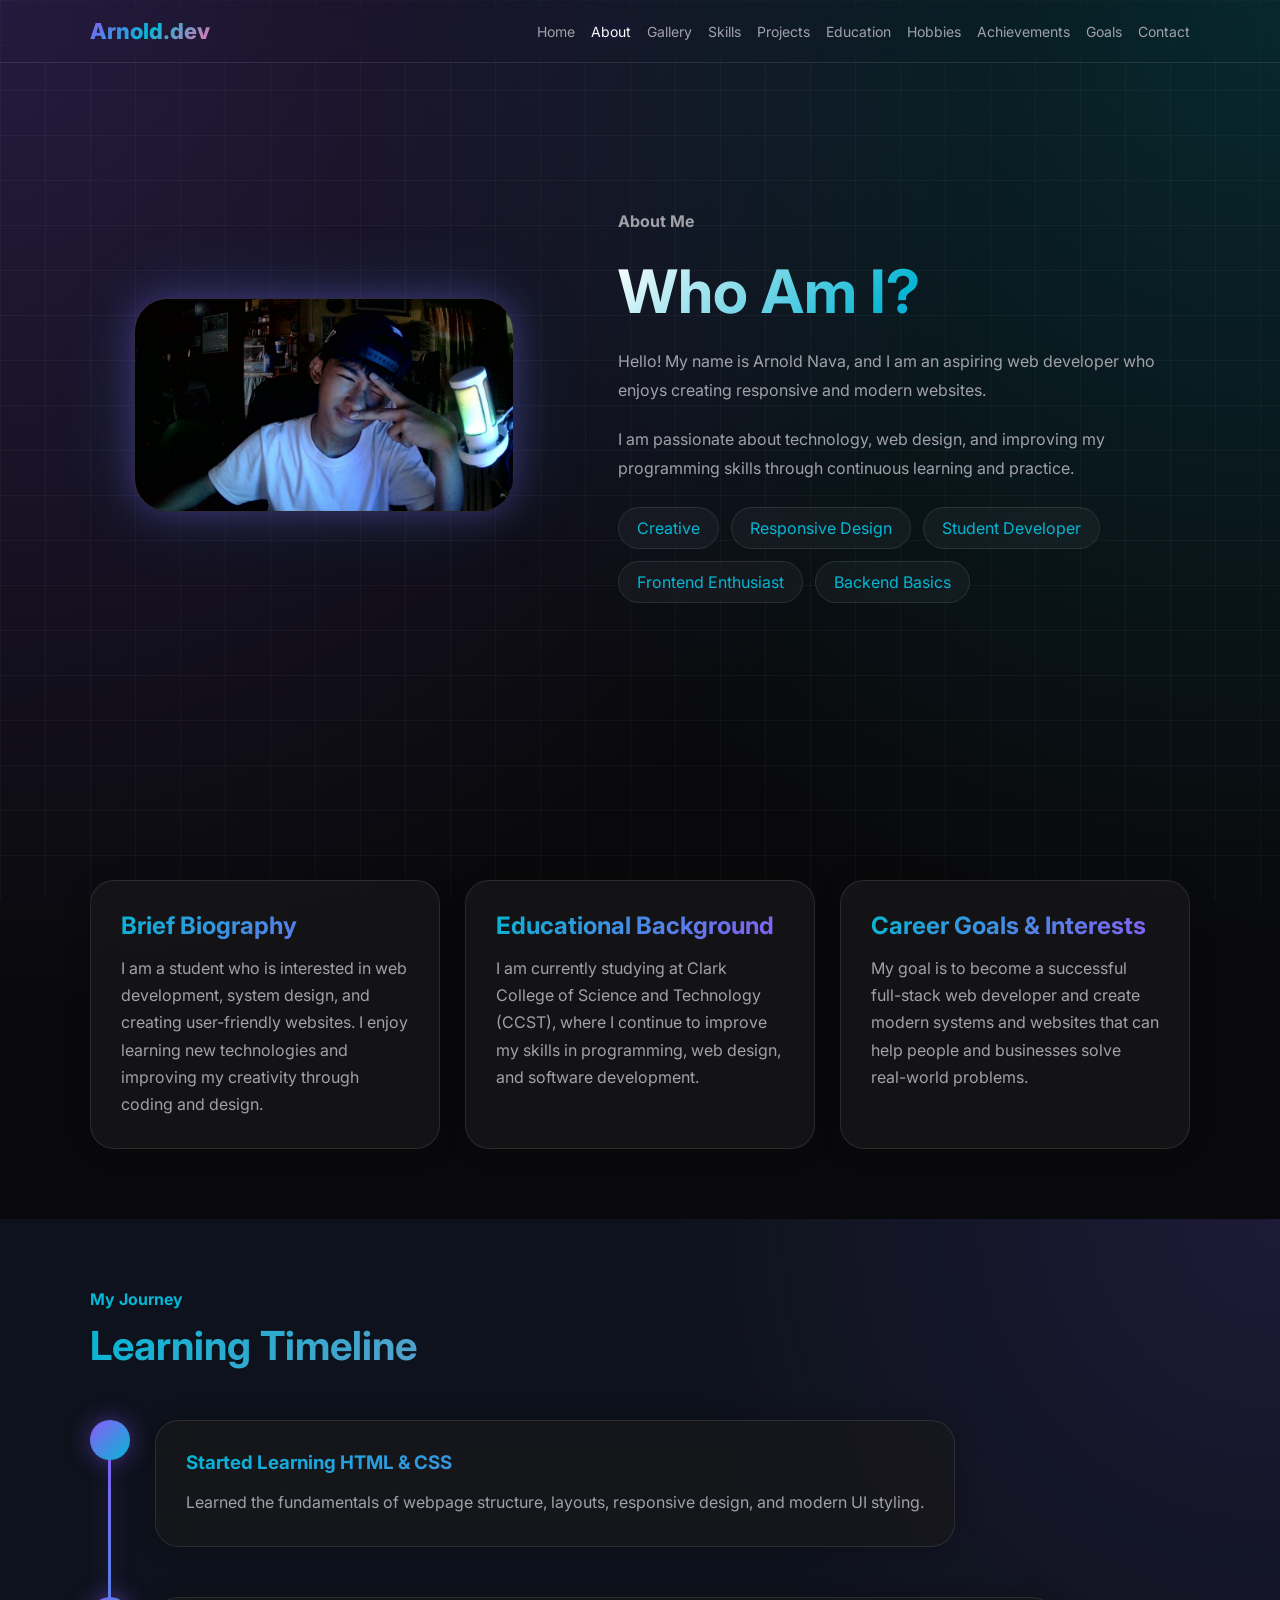
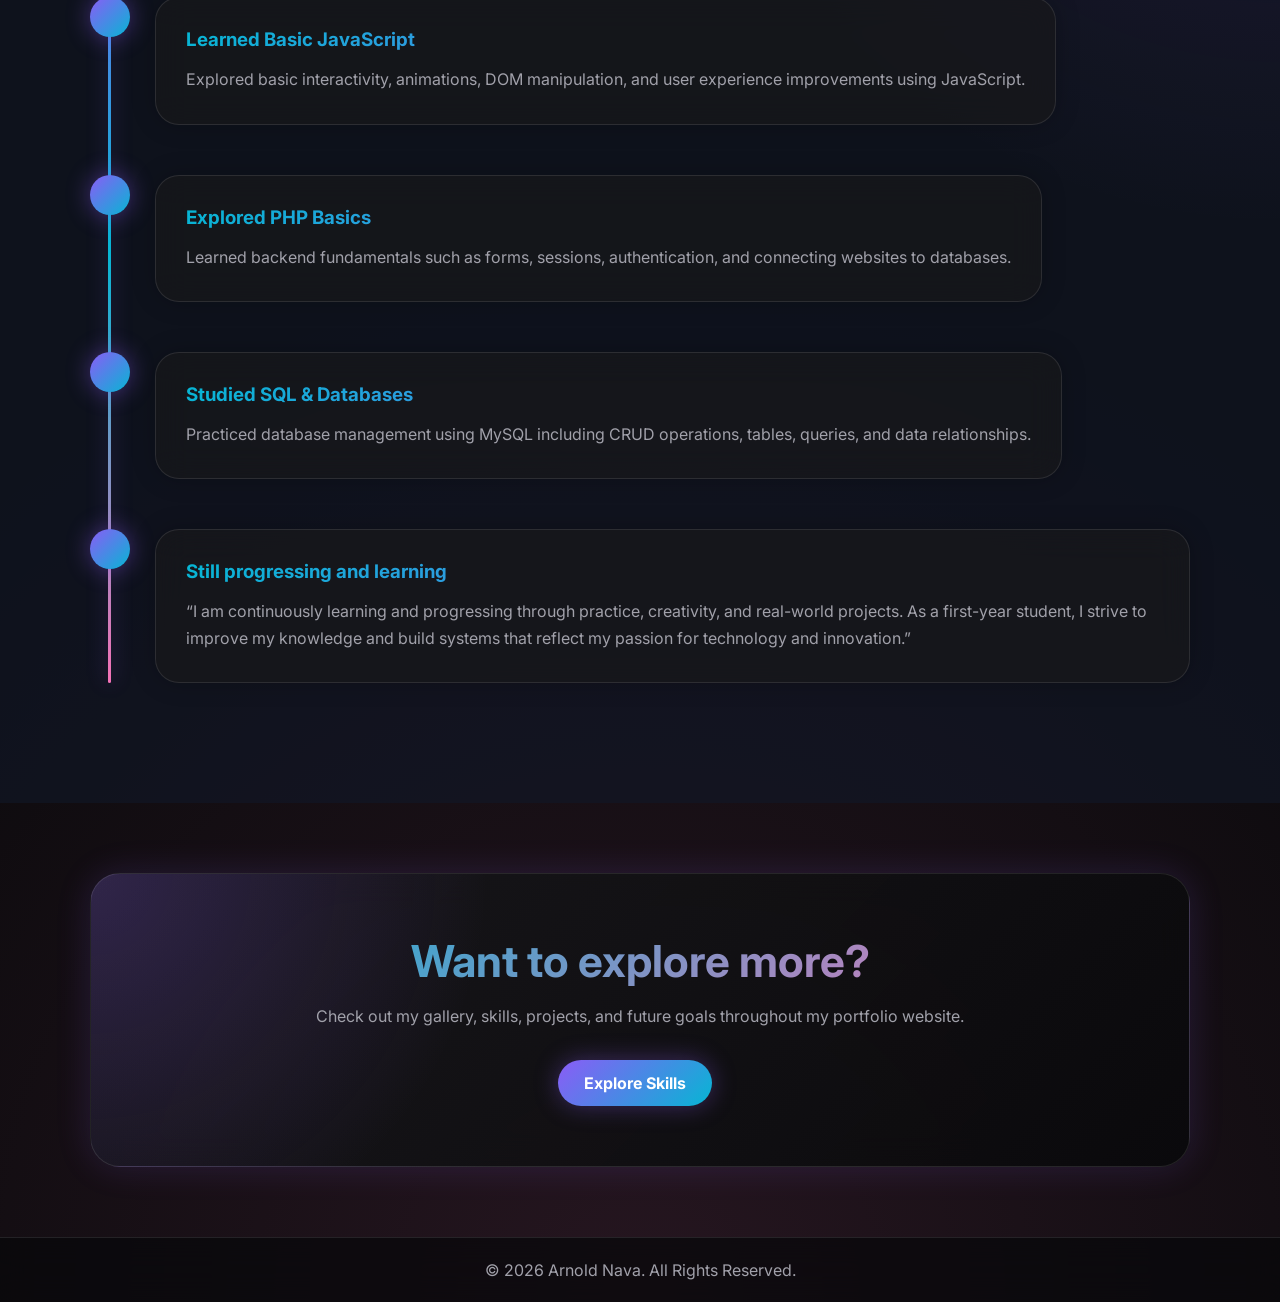
==== pages/about.html @ 069a125d "Add files via upload" ====
<!doctype html>
<html lang="en">
  <head>
    <meta charset="UTF-8" />
    <meta name="viewport" content="width=device-width, initial-scale=1.0" />
    <title>About Me | Arnold Nava</title>

    <link rel="stylesheet" href="../src/css/style.css" />
    <link rel="stylesheet" href="../src/css/about.css" />
  </head>

  <body>
    <header>
      <nav class="navbar">
        <h2 class="logo">Arnold.dev</h2>

        <input type="checkbox" id="menu-toggle" />

        <label for="menu-toggle" class="burger">
          <span></span>
          <span></span>
          <span></span>
        </label>

        <ul class="nav-links">
          <li><a href="../index.html">Home</a></li>
          <li><a href="about.html" class="active">About</a></li>
          <li><a href="gallery.html">Gallery</a></li>
          <li><a href="skills.html">Skills</a></li>
          <li><a href="projects.html">Projects</a></li>
          <li><a href="education.html">Education</a></li>
          <li><a href="hobbies.html">Hobbies</a></li>
          <li><a href="achievements.html">Achievements</a></li>
          <li><a href="goals.html">Goals</a></li>
          <li><a href="contact.html">Contact</a></li>
        </ul>
      </nav>
    </header>

    <section class="about-hero reveal">
      <div class="about-image">
        <img src="../src/img/profile.jpg" alt="Profile Picture" />
      </div>

      <div class="about-content">
        <p class="small-title">About Me</p>
        <h1>Who Am I?</h1>

        <p>
          Hello! My name is Arnold Nava, and I am an aspiring web developer who
          enjoys creating responsive and modern websites.
        </p>

        <p>
          I am passionate about technology, web design, and improving my
          programming skills through continuous learning and practice.
        </p>

        <div class="about-tags">
          <span>Creative</span>
          <span>Responsive Design</span>
          <span>Student Developer</span>
          <span>Frontend Enthusiast</span>
          <span>Backend Basics</span>
        </div>
      </div>
    </section>

    <section class="bio-section reveal">
      <div class="info-card">
        <h2>Brief Biography</h2>
        <p>
          I am a student who is interested in web development, system design,
          and creating user-friendly websites. I enjoy learning new technologies
          and improving my creativity through coding and design.
        </p>
      </div>

      <div class="info-card">
        <h2>Educational Background</h2>
        <p>
          I am currently studying at Clark College of Science and Technology
          (CCST), where I continue to improve my skills in programming, web
          design, and software development.
        </p>
      </div>

      <div class="info-card">
        <h2>Career Goals & Interests</h2>
        <p>
          My goal is to become a successful full-stack web developer and create
          modern systems and websites that can help people and businesses solve
          real-world problems.
        </p>
      </div>
    </section>

    <section class="timeline-section reveal">
      <p class="small-title">My Journey</p>
      <h2 class="page-title">Learning Timeline</h2>

      <div class="timeline">
        <div class="timeline-item reveal">
          <div class="circle"></div>
          <div class="timeline-content">
            <h3>Started Learning HTML & CSS</h3>
            <p>
              Learned the fundamentals of webpage structure, layouts, responsive
              design, and modern UI styling.
            </p>
          </div>
        </div>

        <div class="timeline-item reveal">
          <div class="circle"></div>
          <div class="timeline-content">
            <h3>Learned Basic JavaScript</h3>
            <p>
              Explored basic interactivity, animations, DOM manipulation, and
              user experience improvements using JavaScript.
            </p>
          </div>
        </div>

        <div class="timeline-item reveal">
          <div class="circle"></div>
          <div class="timeline-content">
            <h3>Explored PHP Basics</h3>
            <p>
              Learned backend fundamentals such as forms, sessions,
              authentication, and connecting websites to databases.
            </p>
          </div>
        </div>

        <div class="timeline-item reveal">
          <div class="circle"></div>
          <div class="timeline-content">
            <h3>Studied SQL & Databases</h3>
            <p>
              Practiced database management using MySQL including CRUD
              operations, tables, queries, and data relationships.
            </p>
          </div>
        </div>

        <div class="timeline-item reveal">
          <div class="circle"></div>
          <div class="timeline-content">
            <h3>Still progressing and learning</h3>
            <p>
              “I am continuously learning and progressing through practice, creativity, and real-world projects. As a first-year student, I strive to improve my knowledge and build systems that reflect my passion for technology and innovation.”
            </p>
          </div>
        </div>
      </div>
    </section>

    <section class="about-cta reveal">
      <h2>Want to explore more?</h2>
      <p>
        Check out my gallery, skills, projects, and future goals throughout my
        portfolio website.
      </p>

      <a href="skills.html" class="btn">Explore Skills</a>
    </section>

    <footer>
      <p>© 2026 Arnold Nava. All Rights Reserved.</p>
    </footer>

    <script src="../src/js/main.js"></script>
  </body>
</html>
---- src/css/style.css ----
@import url("https://fonts.googleapis.com/css2?family=Inter:wght@100..900&display=swap");

:root {
    --bg: #09090b;
    --card: rgba(24, 24, 27, 0.72);
    --section: rgba(17, 24, 39, 0.65);

    --text: #fafafa;
    --muted: #a1a1aa;

    --accent: #8b5cf6;
    --accent2: #06b6d4;
    --accent3: #f472b6;

    --border: rgba(255, 255, 255, 0.1);
    --glow: rgba(139, 92, 246, 0.35);
}

* {
    margin: 0;
    padding: 0;
    box-sizing: border-box;
    font-family: "Inter", sans-serif;
}

html {
    scroll-behavior: smooth;
}

body {
    color: var(--text);
    background:
        radial-gradient(circle at top left, rgba(139, 92, 246, 0.22), transparent 32%),
        radial-gradient(circle at top right, rgba(6, 182, 212, 0.18), transparent 30%),
        radial-gradient(circle at bottom, rgba(244, 114, 182, 0.12), transparent 35%),
        var(--bg);
    min-height: 100vh;
    overflow-x: hidden;
}
body::-webkit-scrollbar {
    display: none;
}

body::before {
    content: "";
    position: fixed;
    inset: 0;
    background-image:
        linear-gradient(rgba(255, 255, 255, 0.035) 1px, transparent 1px),
        linear-gradient(90deg, rgba(255, 255, 255, 0.035) 1px, transparent 1px);
    background-size: 45px 45px;
    pointer-events: none;
    z-index: -1;
}

/* NAVBAR */
.navbar {

    padding: 18px 7%;
    background: rgba(0, 0, 0, 0.01);
    backdrop-filter: blur(18px);
    display: flex;
    justify-content: space-between;
    align-items: center;
    border-bottom: 1px solid var(--border);
    position: fixed;
    top: 0;
    z-index: 100;
    width: 100%;
    left: 0;
}

.logo {
    font-size: 22px;
    font-weight: 800;
    background: linear-gradient(135deg, var(--accent), var(--accent2), var(--accent3));
    -webkit-background-clip: text;
    color: transparent;
}

.nav-links {
    display: flex;
    gap: 16px;
    list-style: none;
}

.nav-links a {
    color: var(--muted);
    text-decoration: none;
    font-size: 14px;
    transition: 0.3s;
}

.nav-links a:hover,
.nav-links a.active {
    color: var(--text);
    text-shadow: 0 0 14px var(--glow);
}

/* BURGER */
#menu-toggle {
    display: none;
}

.burger {
    display: none;
    flex-direction: column;
    gap: 5px;
    cursor: pointer;
}

.burger span {
    width: 28px;
    height: 3px;
    background: linear-gradient(135deg, var(--accent), var(--accent2));
    border-radius: 5px;
    transition: 0.3s;
}

/* HERO */
.hero {
    min-height: 90vh;
    padding: 90px 7%;
    display: grid;
    grid-template-columns: 1.2fr 1fr;
    align-items: center;
    gap: 55px;
}

.small-title {
    color: var(--accent2);
    font-weight: 700;
    margin-bottom: 12px;
}

.hero h1 {
    font-size: clamp(42px, 6vw, 72px);
    line-height: 1.05;
    margin-bottom: 15px;
    background: linear-gradient(135deg, #ffffff, var(--accent2), var(--accent));
    -webkit-background-clip: text;
    color: transparent;
}

.typing {
    color: var(--accent2);
    border-right: 3px solid var(--accent2);
    padding-right: 5px;
    animation: blink 0.7s infinite;
}

@keyframes blink {
    50% {
        border-color: transparent;
    }
}

.hero p {
    color: var(--muted);
    line-height: 1.8;
    max-width: 650px;
}

.hero-image {
    display: flex;
    justify-content: center;
}

.hero-image img {
    width: 100%;
    max-width: 380px;
    border-radius: 34px;
    border: 1px solid var(--border);
    box-shadow:
        0 0 35px rgba(139, 92, 246, 0.35),
        0 0 80px rgba(6, 182, 212, 0.15);
}

/* BUTTONS */
.buttons {
    margin-top: 32px;
}

.btn,
.btn-outline {
    padding: 13px 26px;
    border-radius: 999px;
    text-decoration: none;
    display: inline-block;
    margin-right: 10px;
    font-weight: 700;
    transition: 0.3s;
}

.btn {
    background: linear-gradient(135deg, var(--accent), var(--accent2));
    color: white;
    box-shadow: 0 0 24px rgba(139, 92, 246, 0.35);
}

.btn-outline {
    border: 1px solid var(--border);
    color: var(--text);
    background: rgba(255, 255, 255, 0.04);
    backdrop-filter: blur(12px);
}

.btn:hover,
.btn-outline:hover {
    transform: translateY(-4px);
    box-shadow: 0 0 35px rgba(6, 182, 212, 0.32);
}

/* CARDS */
.cards,
.grid {
    display: grid;
    grid-template-columns: repeat(3, 1fr);
    gap: 25px;
}

.cards,
.page-section {
    padding: 70px 7%;
}

.card {
    background: var(--card);
    border: 1px solid var(--border);
    border-radius: 24px;
    padding: 32px;
    backdrop-filter: blur(16px);
    box-shadow: 0 0 25px rgba(0, 0, 0, 0.22);
    transition: 0.3s;
}

.card:hover {
    transform: translateY(-8px);
    border-color: rgba(139, 92, 246, 0.55);
    box-shadow:
        0 0 35px rgba(139, 92, 246, 0.22),
        0 0 70px rgba(6, 182, 212, 0.08);
}

.card h3 {
    margin-bottom: 15px;
    background: linear-gradient(135deg, var(--accent2), var(--accent));
    -webkit-background-clip: text;
    color: transparent;
}

.card p {
    color: var(--muted);
    line-height: 1.7;
}

.page-title {
    font-size: 40px;
    margin-bottom: 30px;
    background: linear-gradient(135deg, var(--accent2), var(--accent3));
    -webkit-background-clip: text;
    color: transparent;
}

/* FOOTER */
footer {
    padding: 22px;
    text-align: center;
    background: rgba(9, 9, 11, 0.75);
    backdrop-filter: blur(16px);
    border-top: 1px solid var(--border);
    color: var(--muted);
}

/* MOBILE */
body.menu-open {
  overflow: hidden;
}

/* MOBILE NAV */
@media (max-width: 1024px) {

  .burger {
    display: flex;
    z-index: 1001;
  }

  .nav-links {
    position: fixed;

    top: 82px;
    left: 0;

    width: 100%;
    height: calc(100vh - 82px);

    overflow-y: auto;
    overflow-x: hidden;

    padding: 20px 7%;

    display: none;
    flex-direction: column;
    gap: 6px;

    background: rgba(9, 9, 11, 0.96);

    backdrop-filter: blur(20px);
    -webkit-backdrop-filter: blur(20px);

    border-top: 1px solid var(--border);

    z-index: 999;

    animation: slideDown 0.3s ease;
  }

  .nav-links::-webkit-scrollbar {
    display: none;
  }

  .nav-links li {
    width: 100%;
    list-style: none;
  }

  .nav-links a {
    display: block;

    width: 100%;

    padding: 16px 0;

    color: var(--text);

    font-size: 17px;

    border-bottom: 1px solid rgba(255,255,255,0.05);

    transition: 0.3s ease;
  }

  .nav-links a:hover {
    padding-left: 10px;
    color: white;
  }

  #menu-toggle:checked ~ .nav-links {
    display: flex;
  }

  /* BURGER TO X */
  #menu-toggle:checked + .burger span:nth-child(1) {
    transform: rotate(45deg) translate(6px, 6px);
  }

  #menu-toggle:checked + .burger span:nth-child(2) {
    opacity: 0;
  }

  #menu-toggle:checked + .burger span:nth-child(3) {
    transform: rotate(-45deg) translate(6px, -6px);
  }

  /* HERO */
  .hero {
    grid-template-columns: 1fr;
    text-align: center;
    gap: 45px;
  }

  .hero p {
    margin: auto;
  }

  .hero-image img {
    max-width: 320px;
  }

  .typing {
    margin-left: auto;
    margin-right: auto;
  }

  .cards,
  .grid {
    grid-template-columns: 1fr;
  }
}

/* MENU ANIMATION */
@keyframes slideDown {
  from {
    opacity: 0;
    transform: translateY(-15px);
  }

  to {
    opacity: 1;
    transform: translateY(0);
  }
}

/* REVEAL */
.reveal {
    opacity: 0;
    transform: translateY(60px);
    transition: 0.8s ease;
}

.reveal.active {
    opacity: 1;
    transform: translateY(0);
}
---- src/css/about.css ----
.about-hero {
  min-height: 90vh;
  padding: 90px 7%;
  display: grid;
  grid-template-columns: 0.9fr 1.1fr;
  align-items: center;
  gap: 60px;
}

.about-image {
  display: flex;
  justify-content: center;
}

.about-image img {
  width: 100%;
  max-width: 380px;
  border-radius: 34px;
  border: 1px solid var(--border);
  box-shadow:
    0 0 35px rgba(139, 92, 246, 0.35),
    0 0 80px rgba(6, 182, 212, 0.15);
}

.about-content h1 {
  font-size: clamp(40px, 5vw, 60px);
  margin-bottom: 20px;
  background: linear-gradient(135deg, #ffffff, var(--accent2), var(--accent));
  -webkit-background-clip: text;
  color: transparent;
}

.about-content p {
  color: var(--muted);
  line-height: 1.8;
  margin-bottom: 20px;
}

.about-tags {
  display: flex;
  flex-wrap: wrap;
  gap: 12px;
  margin-top: 25px;
}

.about-tags span {
  padding: 10px 18px;
  border-radius: 999px;
  background: rgba(255, 255, 255, 0.04);
  border: 1px solid var(--border);
  color: var(--accent2);
  backdrop-filter: blur(12px);
}

.bio-section {
  padding: 70px 7%;
  display: grid;
  grid-template-columns: repeat(3, 1fr);
  gap: 25px;
}

.info-card,
.timeline-content {
  background: var(--card);
  border: 1px solid var(--border);
  border-radius: 24px;
  padding: 30px;
  backdrop-filter: blur(16px);
  box-shadow: 0 0 25px rgba(0, 0, 0, 0.22);
  transition: 0.3s;
  
}

.info-card:hover,
.timeline-content:hover {
  transform: translateY(-8px);
  border-color: rgba(139, 92, 246, 0.55);
  box-shadow:
    0 0 35px rgba(139, 92, 246, 0.22),
    0 0 70px rgba(6, 182, 212, 0.08);
}

.info-card h2,
.timeline-content h3 {
  margin-bottom: 15px;
  background: linear-gradient(135deg, var(--accent2), var(--accent));
  -webkit-background-clip: text;
  color: transparent;
}

.info-card p,
.timeline-content p {
  color: var(--muted);
  line-height: 1.7;
}

.timeline-section {
  padding: 70px 7%;
  background:
    radial-gradient(circle at top right, rgba(139, 92, 246, 0.12), transparent 35%),
    var(--section);
}

.timeline {
  margin-top: 50px;
  position: relative;
}

.timeline::before {
  content: "";
  position: absolute;
  left: 18px;
  top: 0;
  width: 3px;
  height: 100%;
  background: linear-gradient(var(--accent), var(--accent2), var(--accent3));
  border-radius: 999px;
  box-shadow: 0 0 20px rgba(139, 92, 246, 0.45);
}

.timeline-item {
  display: flex;
  gap: 25px;
  margin-bottom: 50px;
}

.circle {
  width: 40px;
  height: 40px;
  background: linear-gradient(135deg, var(--accent), var(--accent2));
  border-radius: 50%;
  flex-shrink: 0;
  box-shadow: 0 0 24px rgba(139, 92, 246, 0.45);
}

.about-cta {
  margin: 70px 7%;
  padding: 60px 30px;
  border-radius: 30px;
  text-align: center;
  background:
    radial-gradient(circle at top left, rgba(139, 92, 246, 0.22), transparent 35%),
    linear-gradient(135deg, rgba(24, 24, 27, 0.85), rgba(9, 9, 11, 0.9));
  border: 1px solid var(--border);
  backdrop-filter: blur(16px);
  box-shadow: 0 0 35px rgba(139, 92, 246, 0.16);
}

.about-cta h2 {
  font-size: clamp(30px, 4vw, 44px);
  margin-bottom: 15px;
  background: linear-gradient(135deg, var(--accent2), var(--accent3));
  -webkit-background-clip: text;
  color: transparent;
}

.about-cta p {
  color: var(--muted);
  max-width: 700px;
  margin: 0 auto 30px;
  line-height: 1.7;
}

@media (max-width: 768px) {
  .about-hero {
    grid-template-columns: 1fr;
    text-align: center;
    padding: 65px 7%;
  }

  .about-tags {
    justify-content: center;
  }

  .bio-section {
    grid-template-columns: 1fr;
  }

  .timeline-item {
    gap: 18px;
  }
}
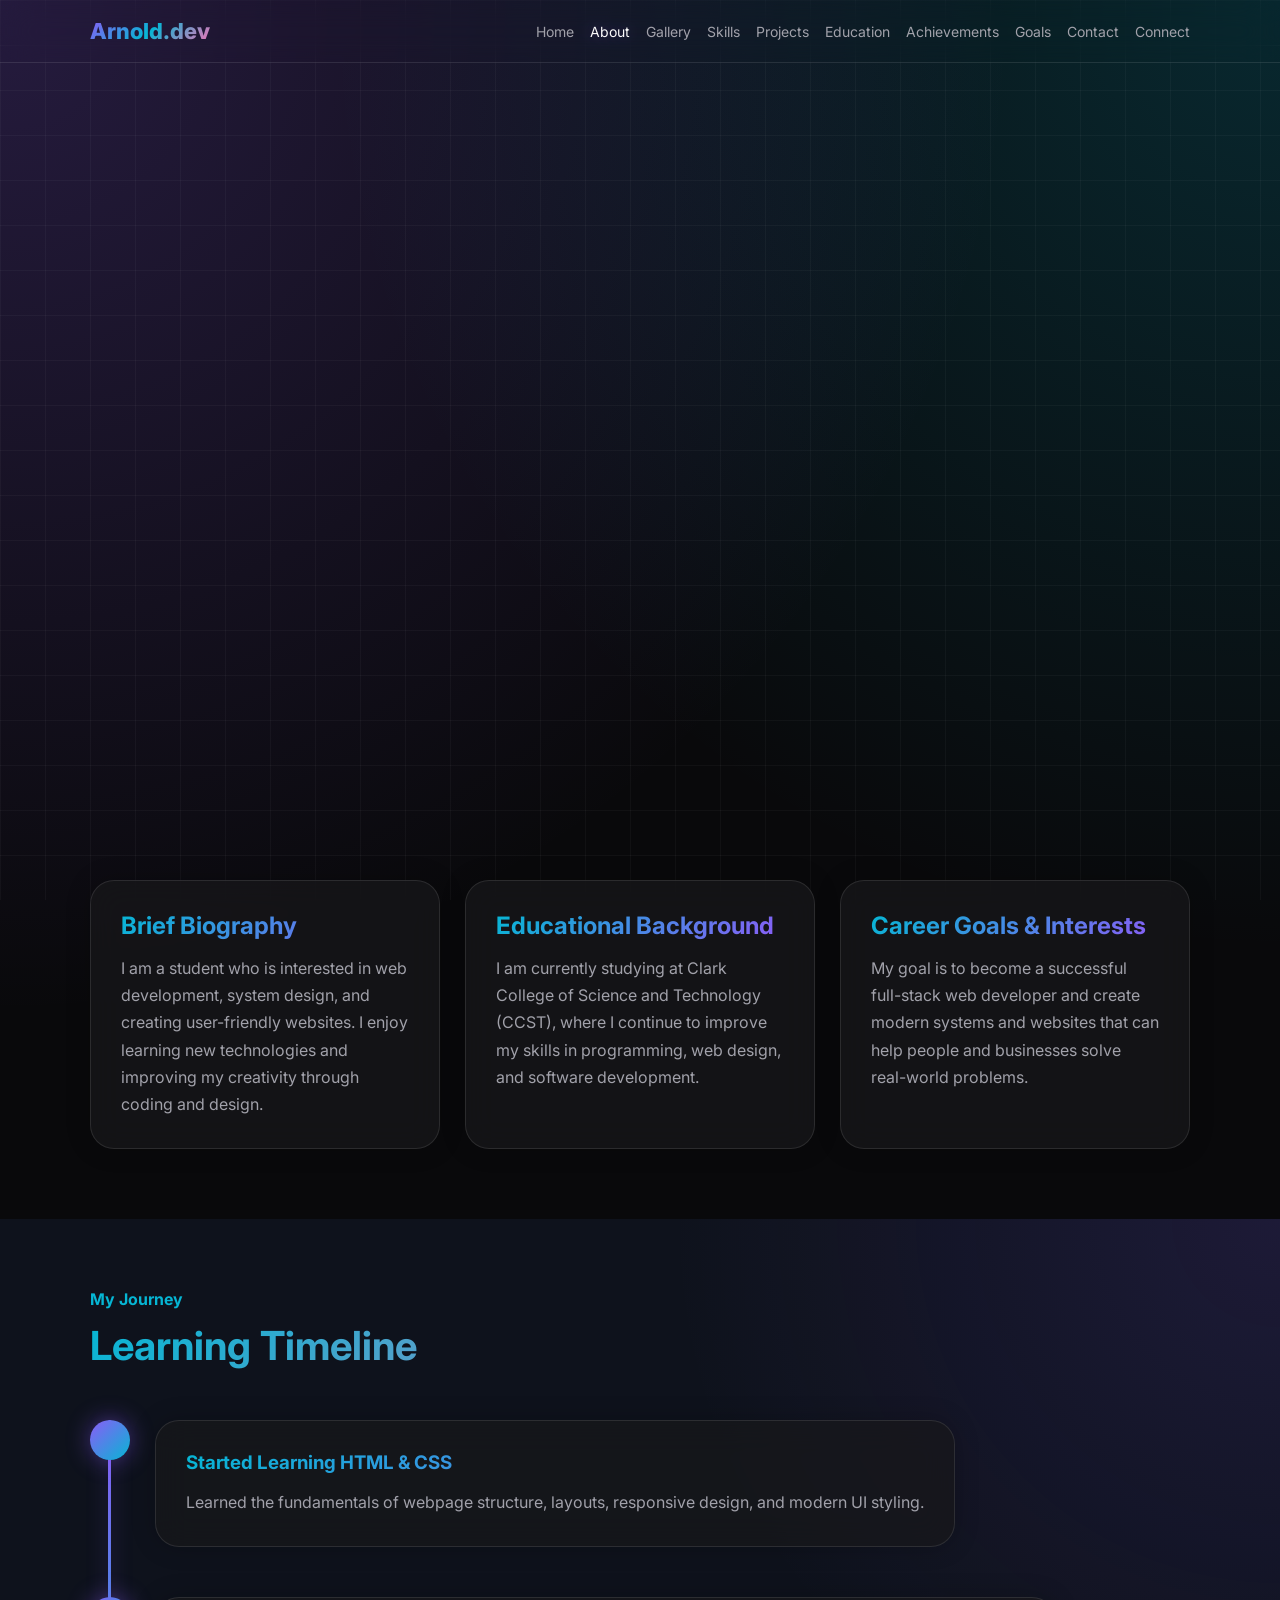
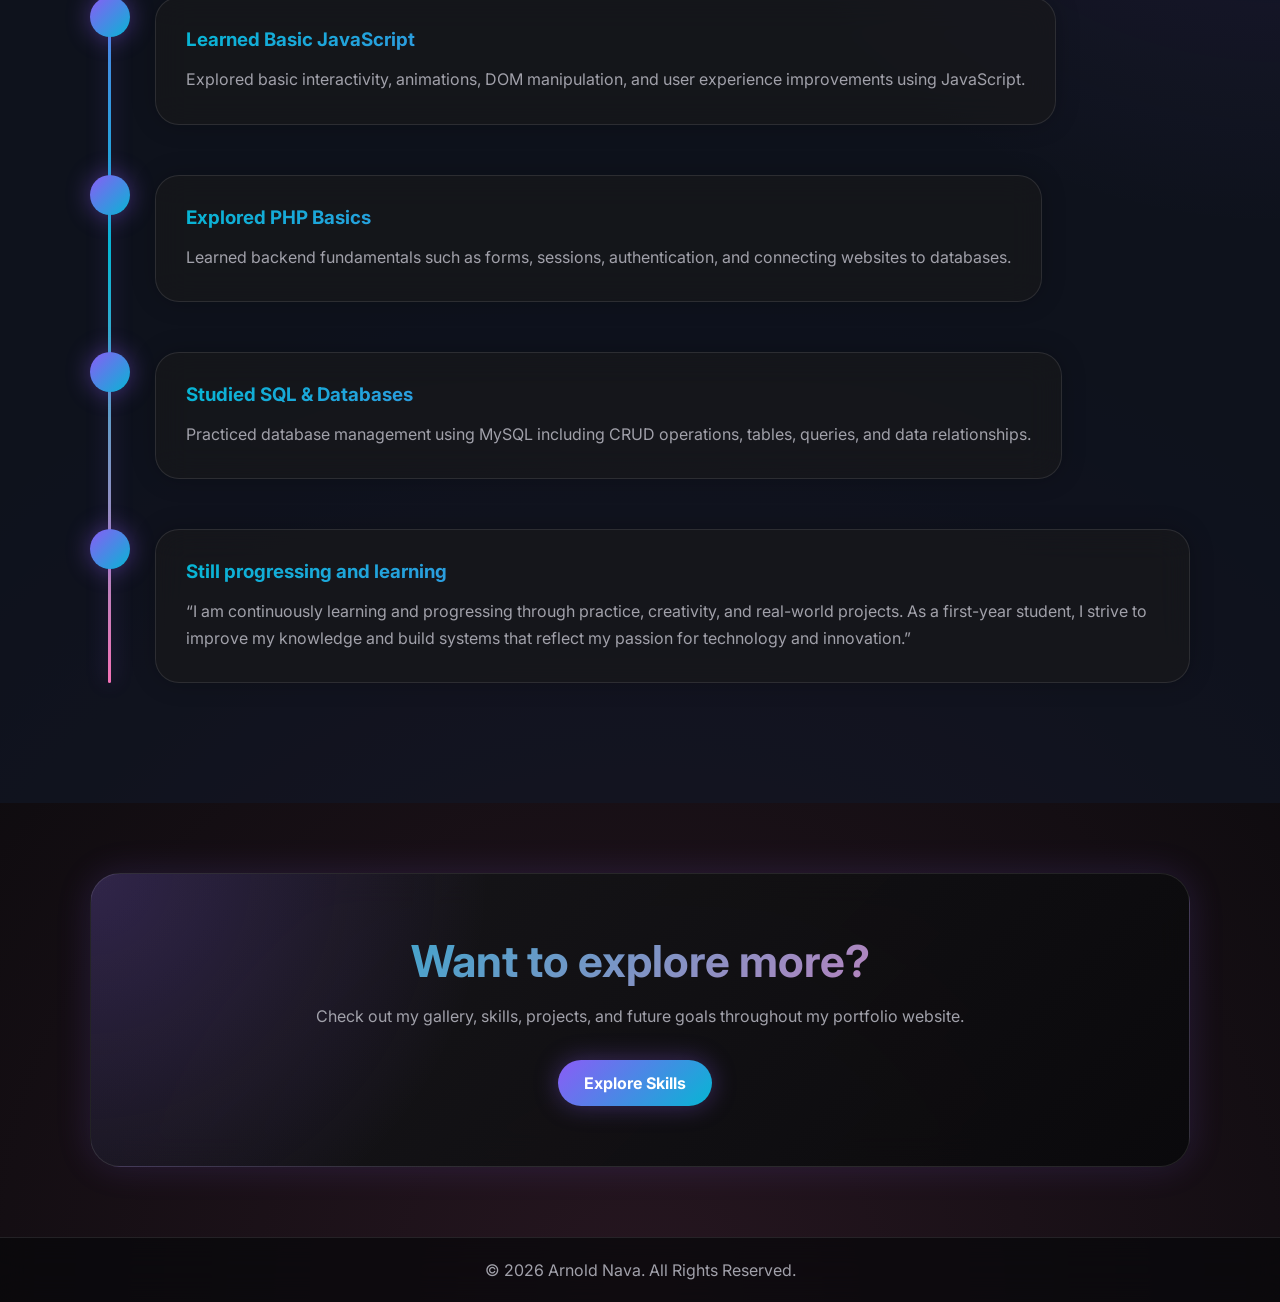
==== commit e7b1536c: "final commit" ====
--- a/pages/about.html
+++ b/pages/about.html
@@ -29,10 +29,10 @@
           <li><a href="skills.html">Skills</a></li>
           <li><a href="projects.html">Projects</a></li>
           <li><a href="education.html">Education</a></li>
-          <li><a href="hobbies.html">Hobbies</a></li>
           <li><a href="achievements.html">Achievements</a></li>
           <li><a href="goals.html">Goals</a></li>
           <li><a href="contact.html">Contact</a></li>
+          <li><a href="connect.html">Connect</a></li>
         </ul>
       </nav>
     </header>
@@ -47,14 +47,14 @@
         <h1>Who Am I?</h1>
 
         <p>
-          Hello! My name is Arnold Nava, and I am an aspiring web developer who
-          enjoys creating responsive and modern websites.
+          Hello! My name is Arnold Nava, and I am an 1st Year student at 
+          Clark College of Science and Technology (CCST). 
+          I am passionate about web development, system design, 
+          and creating user-friendly websites. 
+          I enjoy learning new technologies and improving my creativity through coding and design.
         </p>
 
-        <p>
-          I am passionate about technology, web design, and improving my
-          programming skills through continuous learning and practice.
-        </p>
+        
 
         <div class="about-tags">
           <span>Creative</span>
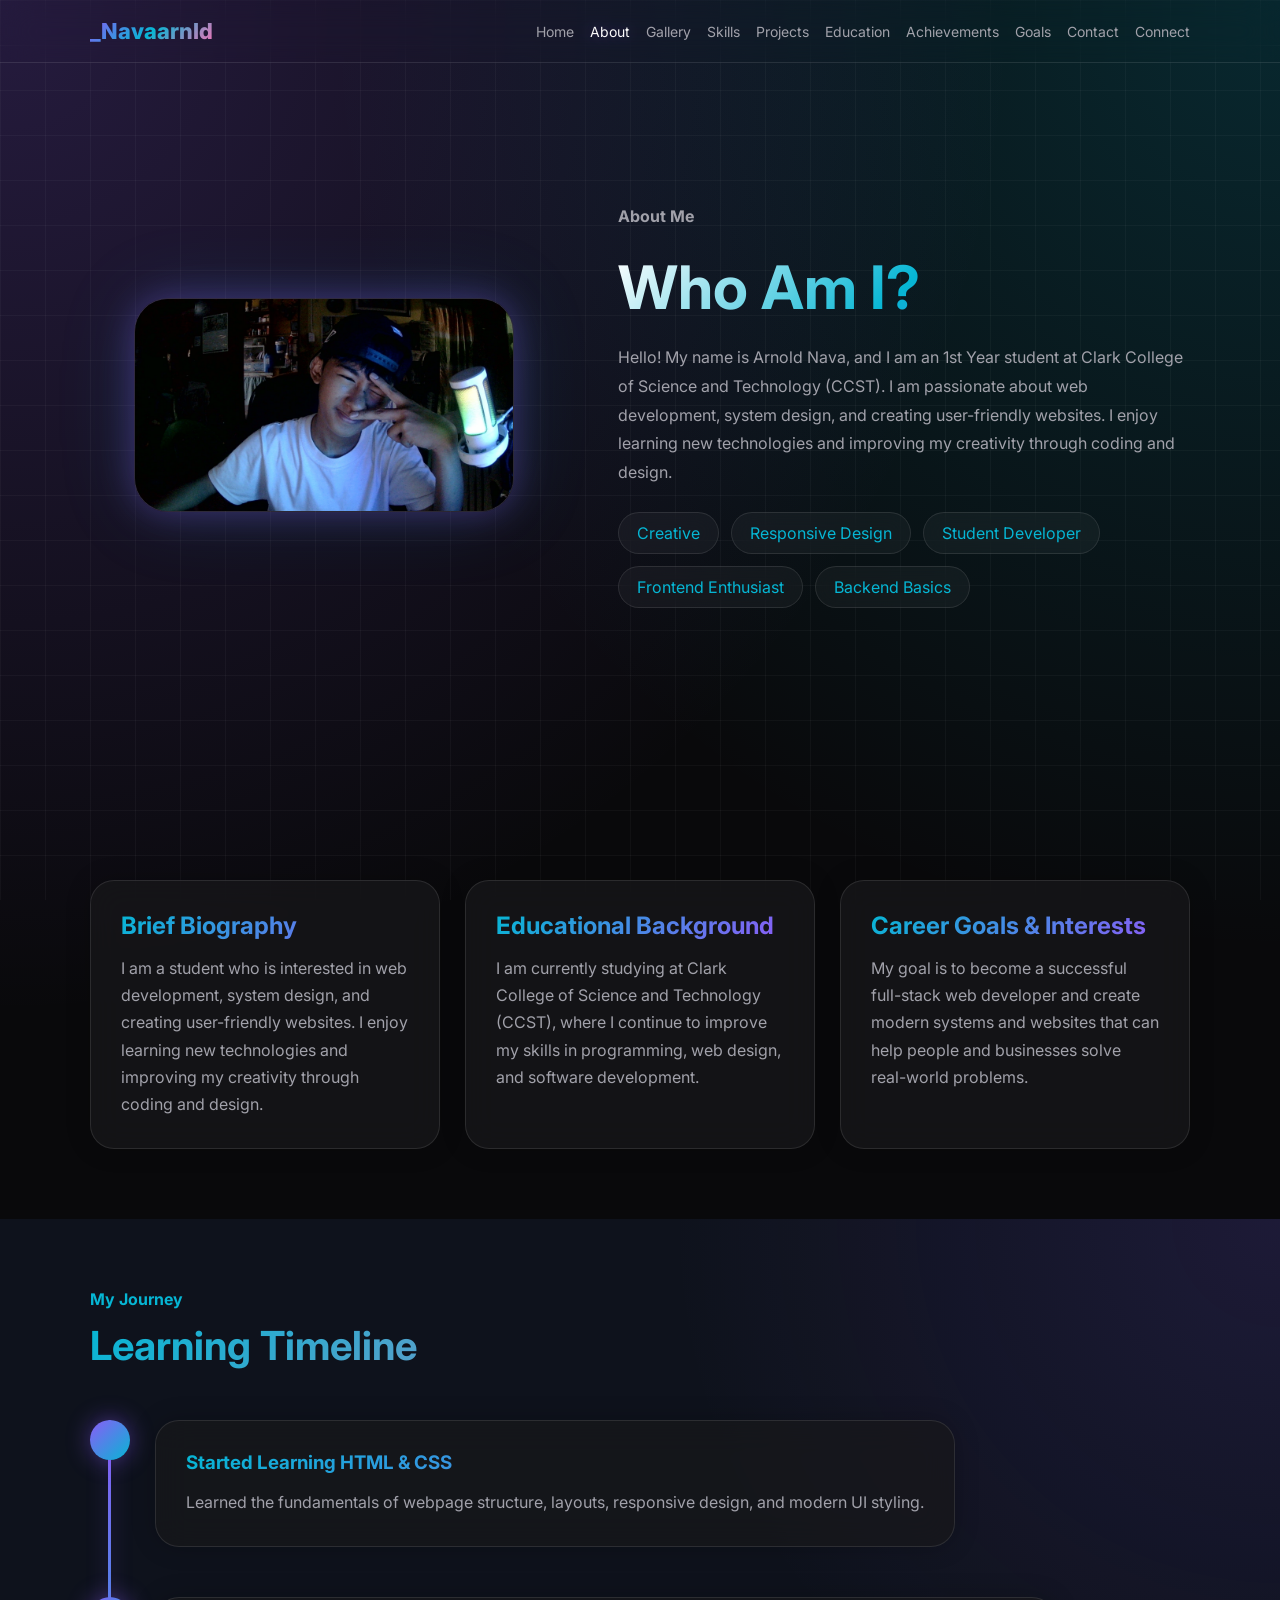
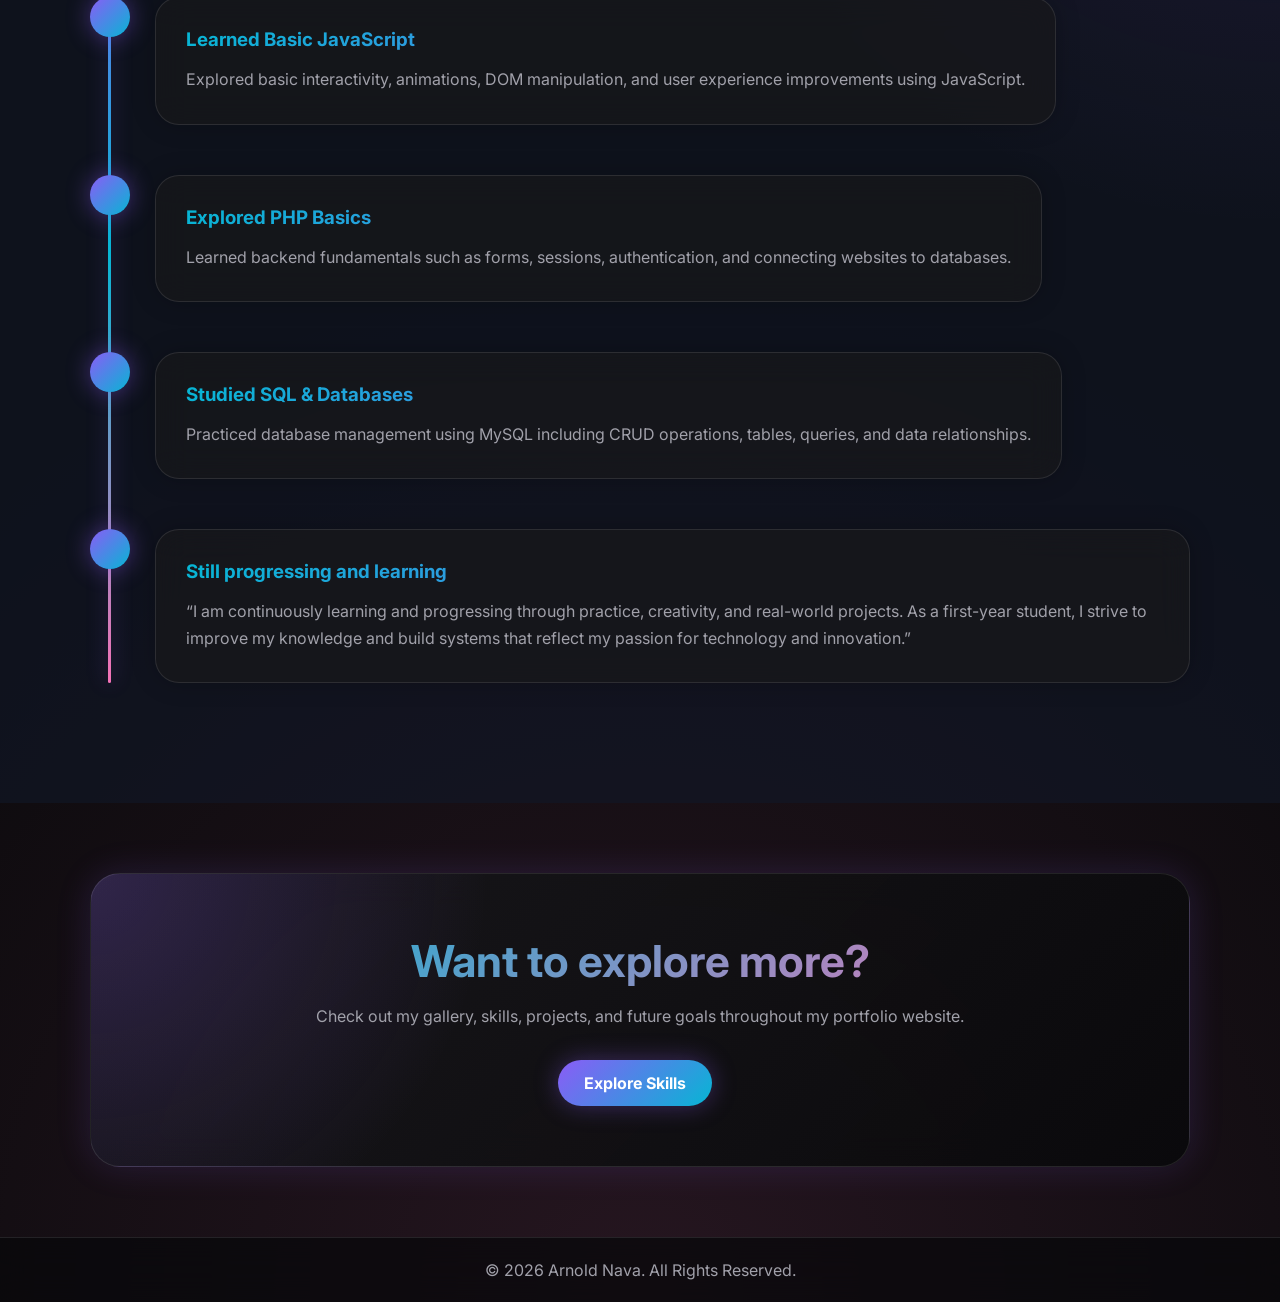
==== commit cbed4714: "final commit" ====
--- a/pages/about.html
+++ b/pages/about.html
@@ -12,7 +12,7 @@
   <body>
     <header>
       <nav class="navbar">
-        <h2 class="logo">Arnold.dev</h2>
+        <h2 class="logo">_Navaarnld</h2>
 
         <input type="checkbox" id="menu-toggle" />
 
